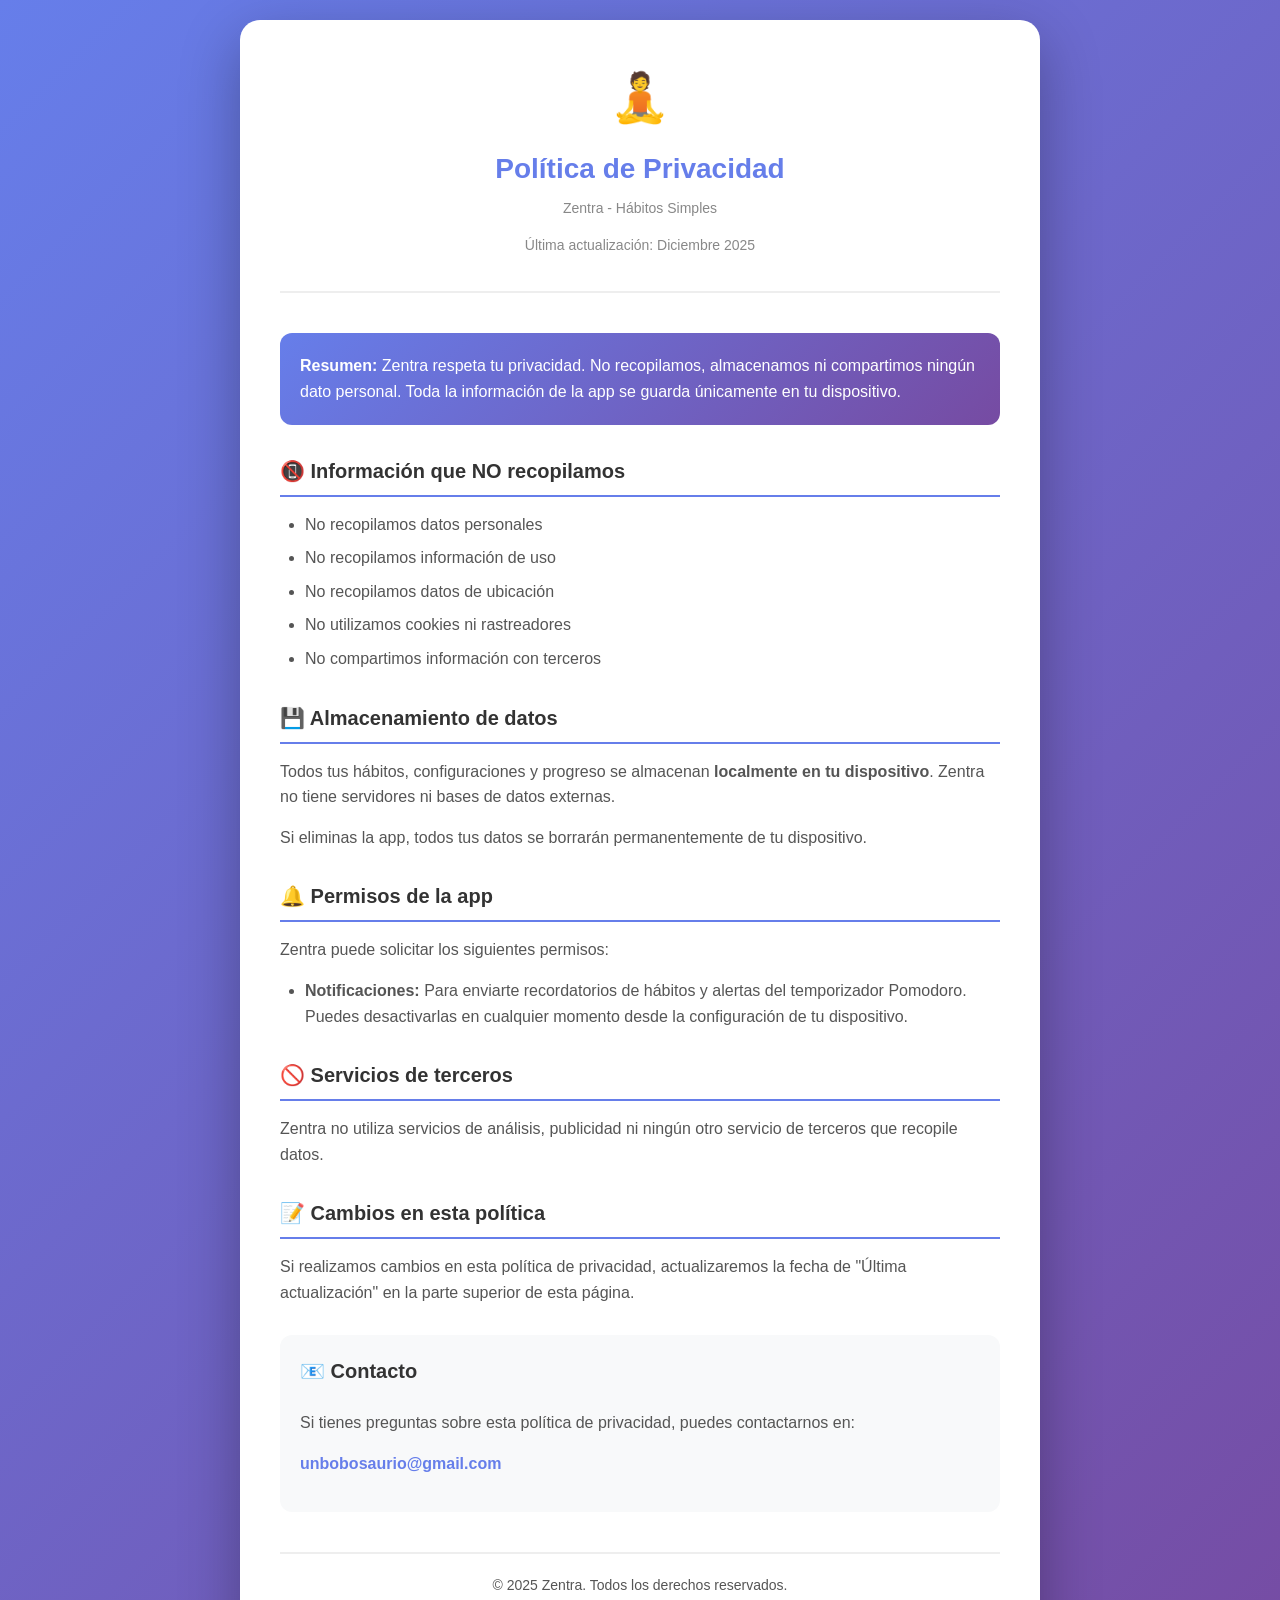
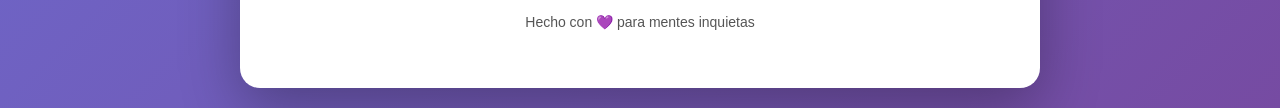
==== docs/index.html @ fdd0fba6 "Add privacy policy for app stores" ====
<!DOCTYPE html>
<html lang="es">
<head>
    <meta charset="UTF-8">
    <meta name="viewport" content="width=device-width, initial-scale=1.0">
    <meta http-equiv="refresh" content="0; url=privacy-policy.html">
    <title>Zentra</title>
</head>
<body>
    <p>Redirigiendo a <a href="privacy-policy.html">Política de Privacidad</a>...</p>
</body>
</html>
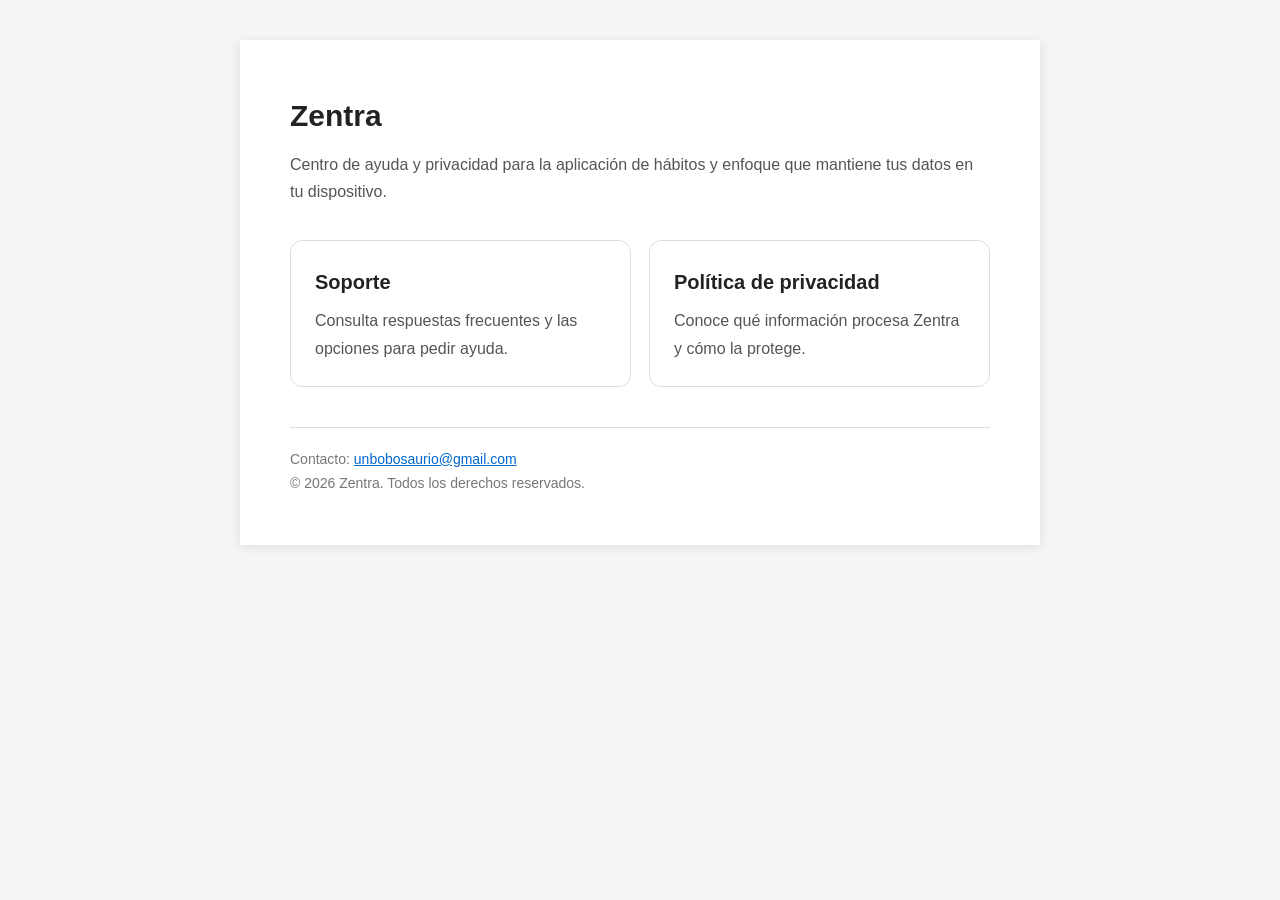
==== commit 9be0a4a8: "docs(zentra): planes de rebranding, nube y notas activas Incluye el sitio publico, los recursos de l" ====
--- a/docs/index.html
+++ b/docs/index.html
@@ -3,10 +3,110 @@
 <head>
     <meta charset="UTF-8">
     <meta name="viewport" content="width=device-width, initial-scale=1.0">
-    <meta http-equiv="refresh" content="0; url=privacy-policy.html">
-    <title>Zentra</title>
+    <meta name="description" content="Centro de ayuda, soporte y privacidad de Zentra.">
+    <title>Zentra - Ayuda y privacidad</title>
+    <style>
+        * {
+            box-sizing: border-box;
+            margin: 0;
+            padding: 0;
+        }
+        body {
+            min-height: 100vh;
+            padding: 40px 20px;
+            background: #f5f5f5;
+            color: #333;
+            font-family: -apple-system, BlinkMacSystemFont, "Segoe UI", Roboto, sans-serif;
+            line-height: 1.7;
+        }
+        main {
+            max-width: 800px;
+            margin: 0 auto;
+            padding: 50px;
+            background: #fff;
+            box-shadow: 0 2px 10px rgba(0, 0, 0, 0.1);
+        }
+        h1 {
+            margin-bottom: 10px;
+            color: #222;
+            font-size: 30px;
+        }
+        .intro {
+            margin-bottom: 35px;
+            color: #555;
+        }
+        .links {
+            display: grid;
+            grid-template-columns: repeat(2, minmax(0, 1fr));
+            gap: 18px;
+        }
+        .card {
+            display: block;
+            padding: 24px;
+            border: 1px solid #ddd;
+            border-radius: 12px;
+            color: inherit;
+            text-decoration: none;
+        }
+        .card:hover,
+        .card:focus-visible {
+            border-color: #0066cc;
+            outline: none;
+        }
+        .card h2 {
+            margin-bottom: 8px;
+            color: #222;
+            font-size: 20px;
+        }
+        .card p {
+            color: #555;
+        }
+        footer {
+            margin-top: 40px;
+            padding-top: 20px;
+            border-top: 1px solid #ddd;
+            color: #777;
+            font-size: 14px;
+        }
+        footer a {
+            color: #0066cc;
+        }
+        @media (max-width: 600px) {
+            main {
+                padding: 30px 20px;
+            }
+            .links {
+                grid-template-columns: 1fr;
+            }
+        }
+    </style>
 </head>
 <body>
-    <p>Redirigiendo a <a href="privacy-policy.html">Política de Privacidad</a>...</p>
+    <main>
+        <h1>Zentra</h1>
+        <p class="intro">
+            Centro de ayuda y privacidad para la aplicación de hábitos y enfoque
+            que mantiene tus datos en tu dispositivo.
+        </p>
+
+        <div class="links">
+            <a class="card" href="support.html">
+                <h2>Soporte</h2>
+                <p>Consulta respuestas frecuentes y las opciones para pedir ayuda.</p>
+            </a>
+            <a class="card" href="privacy-policy.html">
+                <h2>Política de privacidad</h2>
+                <p>Conoce qué información procesa Zentra y cómo la protege.</p>
+            </a>
+        </div>
+
+        <footer>
+            <p>
+                Contacto:
+                <a href="mailto:unbobosaurio@gmail.com">unbobosaurio@gmail.com</a>
+            </p>
+            <p>© 2026 Zentra. Todos los derechos reservados.</p>
+        </footer>
+    </main>
 </body>
 </html>
